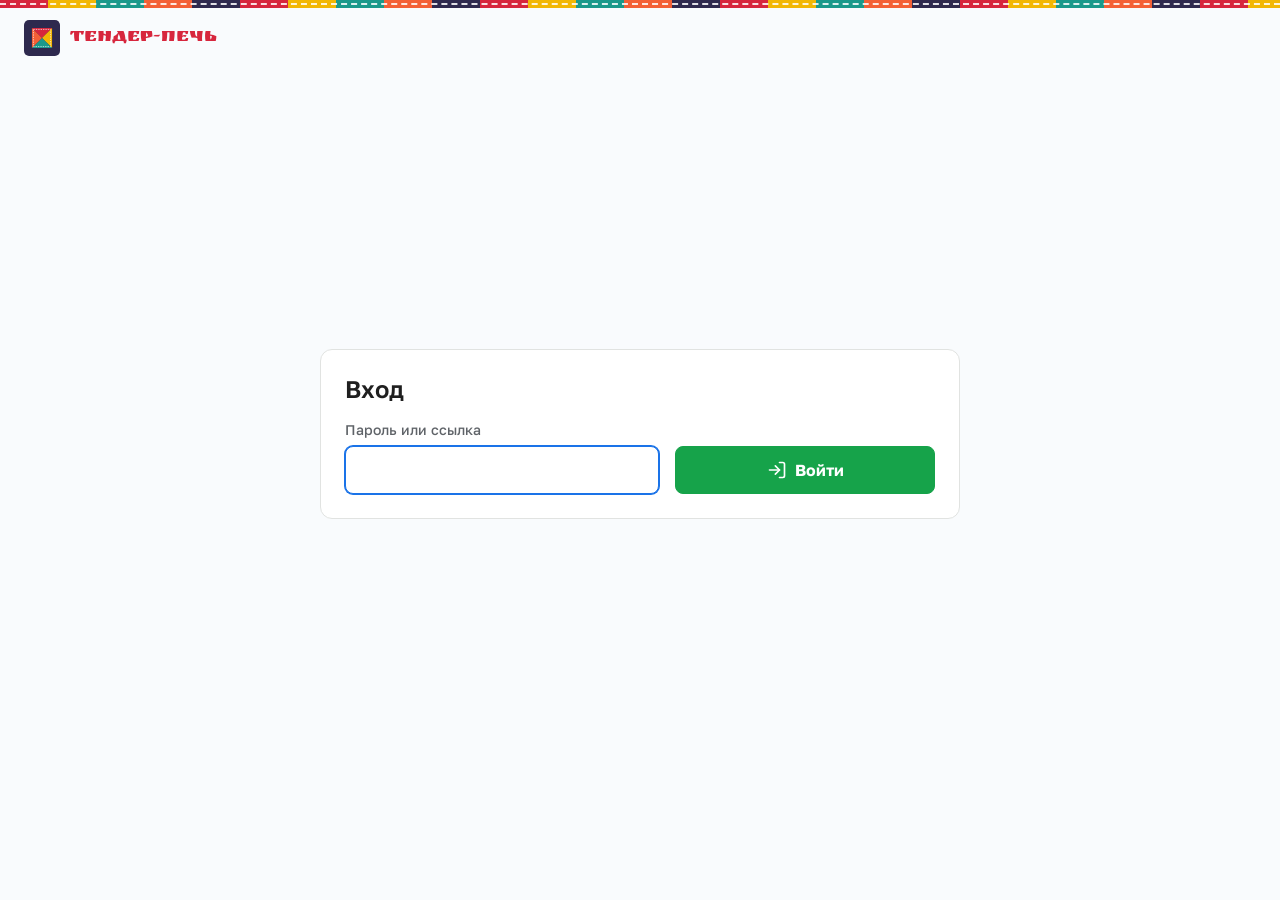
==== index.html @ cbc55fbc "PWA: менеджер входит в иконку (ссылка ?m= запоминается, экран Вход принимает ссылку менеджера)" ====
<!doctype html>
<html lang="ru">
  <head>
    <meta charset="UTF-8" />
    <meta name="viewport" content="width=device-width, initial-scale=1, viewport-fit=cover" />
    <meta name="robots" content="noindex, nofollow" />
    <meta name="theme-color" content="#2E294E" />
    <title>Тендер-Печь</title>
    <link rel="icon" type="image/svg+xml" href="/app/favicon.svg" />
    <link rel="preconnect" href="https://fonts.googleapis.com" />
    <link rel="preconnect" href="https://fonts.gstatic.com" crossorigin />
    <link rel="stylesheet" href="https://fonts.googleapis.com/css2?family=Golos+Text:wght@400;500;700&family=Ruslan+Display&display=swap&subset=cyrillic" />
    <script type="module" crossorigin src="/app/assets/index-CBOoW3pf.js"></script>
    <link rel="modulepreload" crossorigin href="/app/assets/rolldown-runtime-WkwZ5CU-.js">
    <link rel="stylesheet" crossorigin href="/app/assets/index-BDrWi6Vo.css">
    <link rel="manifest" href="/manifest.webmanifest" />
    <link rel="apple-touch-icon" href="/icons/apple-touch-icon.png" />
    <meta name="mobile-web-app-capable" content="yes" />
    <meta name="apple-mobile-web-app-capable" content="yes" />
    <meta name="apple-mobile-web-app-title" content="Тендер-Печь" />
    <meta name="apple-mobile-web-app-status-bar-style" content="black-translucent" />
    <script>if('serviceWorker' in navigator)window.addEventListener('load',function(){navigator.serviceWorker.register('/sw.js').catch(function(){})})</script>
    <meta property="og:type" content="website" />
    <meta property="og:site_name" content="Тендер-Печь" />
    <meta property="og:title" content="Админ-панель" />
    <meta property="og:description" content="Готовим сметы за 15 минут, а не за несколько дней" />
    <meta property="og:url" content="https://tender-pech.ru/" />
    <meta property="og:image" content="https://tender-pech.ru/app/og-image.png" />
    <meta property="og:image:type" content="image/png" />
    <meta property="og:image:width" content="1200" />
    <meta property="og:image:height" content="630" />
    <meta property="og:image:alt" content="Тендер-Печь: лоскутное одеяло" />
    <meta property="og:locale" content="ru_RU" />
    <meta name="twitter:card" content="summary_large_image" />
    <meta name="description" content="Готовим сметы за 15 минут, а не за несколько дней" />
  </head>
  <body>
    <div id="root"></div>
  </body>
</html>
---- app/assets/index-BDrWi6Vo.css ----
/*! tailwindcss v4.3.3 | MIT License | https://tailwindcss.com */
@layer properties{@supports (((-webkit-hyphens:none)) and (not (margin-trim:inline))) or ((-moz-orient:inline) and (not (color:rgb(from red r g b)))){*,:before,:after,::backdrop{--tw-translate-x:0;--tw-translate-y:0;--tw-translate-z:0;--tw-border-style:solid;--tw-font-weight:initial;--tw-outline-style:solid;--tw-blur:initial;--tw-brightness:initial;--tw-contrast:initial;--tw-grayscale:initial;--tw-hue-rotate:initial;--tw-invert:initial;--tw-opacity:initial;--tw-saturate:initial;--tw-sepia:initial;--tw-drop-shadow:initial;--tw-drop-shadow-color:initial;--tw-drop-shadow-alpha:100%;--tw-drop-shadow-size:initial}}}@layer theme{:root,:host{--font-sans:-apple-system, BlinkMacSystemFont, "Segoe UI", Roboto, "Helvetica Neue", "Noto Sans", Arial, sans-serif, "Apple Color Emoji", "Segoe UI Emoji", "Segoe UI Symbol", "Noto Color Emoji";--font-mono:ui-monospace, SFMono-Regular, Menlo, Monaco, Consolas, "Liberation Mono", "Courier New", monospace;--color-black:#000;--spacing:.25rem;--font-weight-medium:500;--font-weight-bold:700;--animate-spin:spin 1s linear infinite;--default-transition-duration:.15s;--default-transition-timing-function:cubic-bezier(.4, 0, .2, 1);--default-font-family:var(--font-sans);--default-mono-font-family:var(--font-mono)}}@layer base{*,:after,:before,::backdrop{box-sizing:border-box;border:0 solid;margin:0;padding:0}::file-selector-button{box-sizing:border-box;border:0 solid;margin:0;padding:0}html,:host{-webkit-text-size-adjust:100%;tab-size:4;line-height:1.5;font-family:var(--default-font-family,-apple-system, BlinkMacSystemFont, "Segoe UI", Roboto, "Helvetica Neue", "Noto Sans", Arial, sans-serif, "Apple Color Emoji", "Segoe UI Emoji", "Segoe UI Symbol", "Noto Color Emoji");font-feature-settings:var(--default-font-feature-settings,normal);font-variation-settings:var(--default-font-variation-settings,normal);-webkit-tap-highlight-color:transparent}hr{height:0;color:inherit;border-top-width:1px}abbr:where([title]){-webkit-text-decoration:underline dotted;text-decoration:underline dotted}h1,h2,h3,h4,h5,h6{font-size:inherit;font-weight:inherit}a{color:inherit;-webkit-text-decoration:inherit;-webkit-text-decoration:inherit;-webkit-text-decoration:inherit;-webkit-text-decoration:inherit;text-decoration:inherit}b,strong{font-weight:bolder}code,kbd,samp,pre{font-family:var(--default-mono-font-family,ui-monospace, SFMono-Regular, Menlo, Monaco, Consolas, "Liberation Mono", "Courier New", monospace);font-feature-settings:var(--default-mono-font-feature-settings,normal);font-variation-settings:var(--default-mono-font-variation-settings,normal);font-size:1em}small{font-size:80%}sub,sup{vertical-align:baseline;font-size:75%;line-height:0;position:relative}sub{bottom:-.25em}sup{top:-.5em}table{text-indent:0;border-color:inherit;border-collapse:collapse}:-moz-focusring:where(:not(iframe)){outline:auto}progress{vertical-align:baseline}summary{display:list-item}ol,ul,menu{list-style:none}img,svg,video,canvas,audio,iframe,embed,object{vertical-align:middle;display:block}img,video{max-width:100%;height:auto}button,input,select,optgroup,textarea{font:inherit;font-feature-settings:inherit;font-variation-settings:inherit;letter-spacing:inherit;color:inherit;opacity:1;background-color:#0000;border-radius:0}::file-selector-button{font:inherit;font-feature-settings:inherit;font-variation-settings:inherit;letter-spacing:inherit;color:inherit;opacity:1;background-color:#0000;border-radius:0}:where(select:is([multiple],[size])) optgroup{font-weight:bolder}:where(select:is([multiple],[size])) optgroup option{padding-inline-start:20px}::file-selector-button{margin-inline-end:4px}::placeholder{opacity:1}@supports (not ((-webkit-appearance:-apple-pay-button))) or (contain-intrinsic-size:1px){::placeholder{color:currentColor}@supports (color:color-mix(in lab, red, red)){::placeholder{color:color-mix(in oklab, currentcolor 50%, transparent)}}}textarea{resize:vertical}::-webkit-search-decoration{-webkit-appearance:none}::-webkit-date-and-time-value{min-height:1lh;text-align:inherit}::-webkit-datetime-edit{display:inline-flex}::-webkit-datetime-edit-fields-wrapper{padding:0}::-webkit-datetime-edit{padding-block:0}::-webkit-datetime-edit-year-field{padding-block:0}::-webkit-datetime-edit-month-field{padding-block:0}::-webkit-datetime-edit-day-field{padding-block:0}::-webkit-datetime-edit-hour-field{padding-block:0}::-webkit-datetime-edit-minute-field{padding-block:0}::-webkit-datetime-edit-second-field{padding-block:0}::-webkit-datetime-edit-millisecond-field{padding-block:0}::-webkit-datetime-edit-meridiem-field{padding-block:0}::-webkit-calendar-picker-indicator{line-height:1}:-moz-ui-invalid{box-shadow:none}button,input:where([type=button],[type=reset],[type=submit]){appearance:button}::file-selector-button{appearance:button}::-webkit-inner-spin-button{height:auto}::-webkit-outer-spin-button{height:auto}[hidden]:where(:not([hidden=until-found])){display:none!important}html{background:var(--s-bg);color:var(--s-fg)}body{background:var(--s-bg);color:var(--s-fg);font-family:var(--f-body);font-size:var(--fs-m);-webkit-font-smoothing:antialiased;margin:0;line-height:1.4}input,select,textarea,button{font:inherit;color:inherit}.font-display{font-family:var(--s-fd);font-weight:var(--s-fw);text-transform:var(--s-tt,none)}}@layer components{.page{max-width:var(--wrap);grid-template-columns:minmax(0,1fr);gap:18px;margin:0 auto;padding-block:20px 0;padding-inline:20px;display:grid}@media (width<=640px){.page{padding-inline:16px}}.page-col{flex-direction:column;display:flex}.s-mark{flex:none;width:44px;height:44px}.s-word{font-family:var(--s-fd);font-weight:var(--s-fw);font-size:var(--fs-xxl);letter-spacing:var(--s-ls,0);text-transform:var(--s-tt,none);line-height:1.1}.s-status{font-size:var(--fs-s);align-items:center;gap:6px;font-weight:500;display:inline-flex}.s-status svg{flex:none;width:18px;height:18px}.s-err{font-size:var(--fs-m);background:var(--s-hi);color:var(--s-hiink);border-radius:var(--s-r);padding:8px 12px;font-weight:500}.s-card{background:var(--s-card);color:var(--s-cfg);border-radius:var(--s-r);border:var(--s-bd);padding:6px 14px 12px;overflow-x:auto}.s-card table{border-collapse:collapse;width:100%;min-width:520px}.s-card.wide table{table-layout:fixed;min-width:960px}.s-card th,.s-card td{text-align:left;border-bottom:1px solid var(--s-line);vertical-align:top;padding:8px 6px}.s-card th{font-weight:500;font-size:var(--fs-s);opacity:.75}.s-card td.n,.s-card th.n{text-align:right;white-space:nowrap;font-variant-numeric:tabular-nums}.s-card td.sum{padding-top:18px}.s-card tr.sec td{font-family:var(--s-fd);font-weight:var(--s-fw);font-size:var(--fs-m);text-transform:var(--s-tt,none);border-bottom:2px solid var(--s-cfg);vertical-align:middle;padding-top:16px}.s-card tr.com td{border-bottom:1px solid var(--s-line);padding-top:0}.s-card tr.add td{border-bottom:0;padding-block:10px 4px}.s-card tr.flash>td{background:var(--s-hi)}@supports (color:color-mix(in lab, red, red)){.s-card tr.flash>td{background:color-mix(in srgb, var(--s-hi) 28%, transparent)}}.s-card .bub{background:var(--s-hi);color:var(--s-hiink);border-radius:var(--s-r);font-size:var(--fs-s);padding:6px 10px;font-weight:500;display:inline-block}.s-card .src{font-size:var(--fs-s);opacity:.75;flex-wrap:wrap;align-items:center;gap:6px 12px;margin-top:4px;font-weight:500;display:flex}.s-card .found summary{cursor:pointer;text-underline-offset:3px;padding-block:6px;-webkit-text-decoration:underline dotted;text-decoration:underline dotted;list-style:none}.s-card .found summary::-webkit-details-marker{display:none}.s-card .found[open]{flex-basis:100%}.s-card .found-list{gap:2px;padding-bottom:4px;display:grid}.s-card .src .ic{align-items:center;gap:4px;display:inline-flex}.s-card .src .ic svg{width:16px;height:16px}.cell-in{width:100%;height:var(--in-h);border:1px solid var(--s-line);border-radius:var(--s-r);color:inherit;font:400 var(--fs-m) var(--f-body);background:0 0;padding:0 10px;display:block}.cell-in.name{font-weight:500}.cell-ta{height:auto;min-height:var(--in-h);resize:none;overflow-wrap:anywhere;field-sizing:content;padding-block:9px;line-height:1.4;overflow:hidden}.s-card col.c-unit{width:76px}.s-card col.c-num{width:88px}.s-card col.c-money{width:132px}.s-card col.c-del{width:62px}.cell-in.specs{margin-top:6px}.cell-in.num{text-align:right;font-variant-numeric:tabular-nums}.cell-in.sec-title{border-color:#0000;padding-inline:0}.cell-in.sec-title:hover{border-color:var(--s-line);padding-inline:10px}.cell-in.sec-title:focus{padding-inline:10px}.cell-in.sec-title{font-family:var(--s-fd);font-weight:var(--s-fw);font-size:var(--fs-m);text-transform:var(--s-tt,none)}.cell-in:focus{outline:3px solid var(--s-hi);outline-offset:0;border-color:#0000}.need .cell-in.price{border:2px solid var(--s-hi)}.need-tag{background:var(--s-hi);color:var(--s-hiink);border-radius:var(--s-r);font-size:var(--fs-s);white-space:nowrap;margin-top:6px;padding:2px 8px;font-weight:700;display:inline-block}.s-hint{border-radius:var(--s-r);font-size:var(--fs-m);border:2px dashed;gap:10px;padding:10px 12px;display:grid}.s-hint b{font-weight:700}.s-hint .row{flex-wrap:wrap;justify-content:space-between;align-items:center;gap:12px;display:flex}.s-banner{border-radius:var(--s-r);background:var(--s-hi);color:var(--s-hiink);font-size:var(--fs-m);flex-wrap:wrap;justify-content:space-between;align-items:center;gap:12px;padding:12px 16px;font-weight:500;display:flex}.s-comments{gap:8px;display:grid}.s-comments .bub{background:var(--s-hi);color:var(--s-hiink);border-radius:var(--s-r);font-size:var(--fs-m);justify-self:start;padding:8px 12px;font-weight:500}.s-foot{z-index:10;background:var(--s-bg);color:var(--s-fg);padding:12px 20px calc(12px + env(safe-area-inset-bottom,0px));border-top:2px solid;flex-wrap:wrap;align-items:center;gap:10px 18px;margin-inline:-20px;display:flex;position:sticky;bottom:0}@media (width<=640px){.s-foot{margin-inline:-16px;padding-inline:16px}}.s-sum{font-family:var(--s-fd);font-weight:var(--s-fw);font-size:var(--fs-xl);text-transform:var(--s-tt,none);white-space:nowrap}.s-sub{font-size:var(--fs-m);white-space:nowrap}.s-acts{flex-wrap:wrap;gap:10px;margin-left:auto;display:flex}.s-totals-m{display:none}@media (width<=640px){.s-foot{gap:8px 12px;padding-top:10px}.s-foot .s-sub{display:none}.s-acts{--fs-l:var(--fs-m);flex-wrap:nowrap;width:100%;margin-left:0}.s-acts>*{flex:auto}.s-acts>:first-child{flex:none}.s-acts>:first-child svg{display:none}.s-totals-m{font-size:var(--fs-m);gap:4px;display:grid}}.s-note{font-size:var(--fs-s);opacity:.8}.s-tools{flex-wrap:wrap;align-items:center;gap:10px 14px;display:flex}.s-tools label{align-items:center;gap:8px;font-weight:500;display:inline-flex}.s-tools .cell-in{width:88px;height:var(--btn-h);border:2px solid}.v-list{gap:10px;display:grid}.v-item{border-bottom:1px solid var(--s-line);flex-wrap:wrap;align-items:center;gap:10px 14px;padding-bottom:10px;display:flex}.v-item .meta{flex:220px;gap:2px;display:grid}.v-item .meta span{font-size:var(--fs-s);opacity:.8}}@layer utilities{.visible{visibility:visible}.sr-only{clip-path:inset(50%);white-space:nowrap;border-width:0;width:1px;height:1px;margin:-1px;padding:0;position:absolute;overflow:hidden}.absolute{position:absolute}.fixed{position:fixed}.inset-0{inset:0}.top-1\/2{top:50%}.top-3{top:calc(var(--spacing) * 3)}.right-3{right:calc(var(--spacing) * 3)}.left-1\/2{left:50%}.z-40{z-index:40}.z-50{z-index:50}.block{display:block}.flex{display:flex}.grid{display:grid}.hidden{display:none}.inline-flex{display:inline-flex}.table{display:table}.size-6{width:calc(var(--spacing) * 6);height:calc(var(--spacing) * 6)}.h-\(--btn-h\){height:var(--btn-h)}.h-\(--btn-h-lg\){height:var(--btn-h-lg)}.max-h-\[calc\(100dvh-32px\)\]{max-height:calc(100dvh - 32px)}.w-\(--btn-h\){width:var(--btn-h)}.w-\[min\(640px\,calc\(100vw-32px\)\)\]{width:min(640px,100vw - 32px)}.min-w-0{min-width:0}.shrink-0{flex-shrink:0}.-translate-x-1\/2{--tw-translate-x:calc(calc(1 / 2 * 100%) * -1);translate:var(--tw-translate-x) var(--tw-translate-y)}.-translate-y-1\/2{--tw-translate-y:calc(calc(1 / 2 * 100%) * -1);translate:var(--tw-translate-x) var(--tw-translate-y)}.animate-spin{animation:var(--animate-spin)}.cursor-pointer{cursor:pointer}.resize{resize:both}.flex-wrap{flex-wrap:wrap}.content-start{align-content:flex-start}.items-center{align-items:center}.justify-center{justify-content:center}.justify-items-start{justify-items:start}.gap-1{gap:var(--spacing)}.gap-2{gap:calc(var(--spacing) * 2)}.gap-3{gap:calc(var(--spacing) * 3)}.gap-4{gap:calc(var(--spacing) * 4)}.gap-5{gap:calc(var(--spacing) * 5)}.self-end{align-self:flex-end}.justify-self-start{justify-self:flex-start}.overflow-y-auto{overflow-y:auto}.rounded-\(--s-r\){border-radius:var(--s-r)}.border{border-style:var(--tw-border-style);border-width:1px}.border-0{border-style:var(--tw-border-style);border-width:0}.border-2{border-style:var(--tw-border-style);border-width:2px}.border-current{border-color:currentColor}.bg-\(--s-ac\){background-color:var(--s-ac)}.bg-\(--s-card\){background-color:var(--s-card)}.bg-\(--s-hi\){background-color:var(--s-hi)}.bg-black\/60{background-color:#0009}@supports (color:color-mix(in lab, red, red)){.bg-black\/60{background-color:color-mix(in oklab, var(--color-black) 60%, transparent)}}.bg-transparent{background-color:#0000}.p-6{padding:calc(var(--spacing) * 6)}.px-0{padding-inline:0}.px-5{padding-inline:calc(var(--spacing) * 5)}.px-6{padding-inline:calc(var(--spacing) * 6)}.pr-14{padding-right:calc(var(--spacing) * 14)}.font-body{font-family:var(--f-body)}.font-display{font-family:var(--s-fd)}.text-\(length\:--fs-l\){font-size:var(--fs-l)}.text-\(length\:--fs-m\){font-size:var(--fs-m)}.text-\(length\:--fs-xl\){font-size:var(--fs-xl)}.font-bold{--tw-font-weight:var(--font-weight-bold);font-weight:var(--font-weight-bold)}.font-medium{--tw-font-weight:var(--font-weight-medium);font-weight:var(--font-weight-medium)}.break-all{word-break:break-all}.whitespace-nowrap{white-space:nowrap}.text-\(--s-acink\){color:var(--s-acink)}.text-\(--s-cfg\){color:var(--s-cfg)}.text-\(--s-hiink\){color:var(--s-hiink)}.text-current{color:currentColor}.outline{outline-style:var(--tw-outline-style);outline-width:1px}.filter{filter:var(--tw-blur,) var(--tw-brightness,) var(--tw-contrast,) var(--tw-grayscale,) var(--tw-hue-rotate,) var(--tw-invert,) var(--tw-saturate,) var(--tw-sepia,) var(--tw-drop-shadow,)}.transition-\[filter\,transform\]{transition-property:filter,transform;transition-timing-function:var(--tw-ease,var(--default-transition-timing-function));transition-duration:var(--tw-duration,var(--default-transition-duration))}.select-none{-webkit-user-select:none;user-select:none}@media (hover:hover){.hover\:border-\(--s-hi\):hover{border-color:var(--s-hi)}.hover\:bg-\(--s-hi\):hover{background-color:var(--s-hi)}.hover\:text-\(--s-hiink\):hover{color:var(--s-hiink)}.hover\:brightness-105:hover{--tw-brightness:brightness(105%);filter:var(--tw-blur,) var(--tw-brightness,) var(--tw-contrast,) var(--tw-grayscale,) var(--tw-hue-rotate,) var(--tw-invert,) var(--tw-saturate,) var(--tw-sepia,) var(--tw-drop-shadow,)}.hover\:brightness-110:hover{--tw-brightness:brightness(110%);filter:var(--tw-blur,) var(--tw-brightness,) var(--tw-contrast,) var(--tw-grayscale,) var(--tw-hue-rotate,) var(--tw-invert,) var(--tw-saturate,) var(--tw-sepia,) var(--tw-drop-shadow,)}}.focus-visible\:outline-3:focus-visible{outline-style:var(--tw-outline-style);outline-width:3px}.focus-visible\:outline-offset-2:focus-visible{outline-offset:2px}.focus-visible\:outline-\(--s-hi\):focus-visible{outline-color:var(--s-hi)}.active\:translate-y-px:active{--tw-translate-y:1px;translate:var(--tw-translate-x) var(--tw-translate-y)}.disabled\:cursor-not-allowed:disabled{cursor:not-allowed}.disabled\:opacity-60:disabled{opacity:.6}.\[\&_svg\]\:size-5 svg{width:calc(var(--spacing) * 5);height:calc(var(--spacing) * 5)}.\[\&_svg\]\:shrink-0 svg{flex-shrink:0}}:root{--s-bg:#2e294e;--s-fg:#fff;--s-card:#fff;--s-cfg:#111;--s-line:#ddd;--s-ac:#d7263d;--s-acink:#fff;--s-hi:#f2b705;--s-hiink:#111;--s-fd:"Ruslan Display", "Times New Roman", serif;--s-fw:400;--s-tt:none;--s-r:10px;--s-bd:3px dashed #f2b705;--f-body:"Golos Text", "Helvetica Neue", Arial, sans-serif;--fs-s:14px;--fs-m:17px;--fs-l:20px;--fs-xl:24px;--fs-xxl:26px;--btn-h:48px;--btn-h-lg:52px;--in-h:44px;--wrap:1400px;--lightningcss-light:initial;--lightningcss-dark: ;color-scheme:light}html.v9-root,html.v9-root body{color:#1f1f1f;background:#f9fbfd}html.v9-root{--fs-s:14px;--fs-m:16px;--fs-l:18px;--fs-xl:20px;--fs-xxl:24px}.v9,.v9-dlg{--f1:"Golos Text", Arial, sans-serif;--f2:"Golos Text", Arial, sans-serif;--ink:#1f1f1f;--mut:#5f6368;--mut2:#9aa0a6;--line:#c4c7c5;--line2:#e1e3e1;--acc:#1a73e8;--r:8px;--g:#16a34a;--g-h:#15803d;--btn-h:48px;--w-cn:46px;--w-cu:90px;--w-cq:88px;--w-cp:190px;--w-cs:210px;--w-ct:220px}.v9{min-height:100dvh;color:var(--ink);font-family:var(--f2);font-size:var(--fs-m);background:#f9fbfd;flex-direction:column;line-height:1.4;display:flex}.v9 svg{flex:none}.v9 .hd{background:#f9fbfd;align-items:center;gap:16px;padding:12px 16px;display:flex}.v9 .hd h1{font-size:var(--fs-l);flex:1;min-width:0;margin:0;font-weight:500;line-height:24px}.v9 a.brand-link{cursor:pointer;border-radius:8px;text-decoration:none}.v9 a.brand-link:focus-visible{outline:2px solid var(--acc);outline-offset:2px}.v9 .brand{flex:none;align-items:center;gap:10px;display:inline-flex}.v9 .brand .s-mark{width:36px;height:36px}.v9 .brand .s-word{font-family:var(--s-fd);font-weight:400;font-size:var(--fs-xl);letter-spacing:0;text-transform:none;color:#d7263d;line-height:1}.quilt{background:repeating-linear-gradient(90deg,#d7263d 0 48px,#f2b705 48px 96px,#1b998b 96px 144px,#f46036 144px 192px,#2e294e 192px 240px);flex:none;height:8px;position:relative}.quilt:after{content:"";border-top:2px dashed #ffffffd9;position:absolute;top:3px;left:0;right:0}.v9 .saved{color:var(--mut);font:400 var(--fs-s)/1.4 var(--f2);white-space:nowrap;cursor:pointer;background:0 0;border:0;align-items:center;min-height:32px;padding:0;display:inline-flex}.v9 .saved .sv{align-items:center;gap:6px;display:inline-flex}.v9 .saved svg{width:16px;height:16px}.v9 .saved:hover{color:var(--ink)}.v9 .hn{position:relative}.v9 .hns{border:1px solid var(--line);border-radius:var(--r);height:40px;font:500 var(--fs-m)/1 var(--f2);color:var(--ink);cursor:pointer;white-space:nowrap;background:#fff;align-items:center;gap:8px;padding:0 12px;display:inline-flex}.v9 .hns svg{width:18px;height:18px}.v9 .hns[aria-expanded=true] .chev{transform:rotate(180deg)}.v9 .hn .hl{z-index:30;border:1px solid var(--line);background:#fff;border-radius:12px;width:min(560px,100vw - 32px);max-height:360px;margin:0;padding:8px;list-style:none;position:absolute;top:calc(100% + 6px);right:0;overflow:auto}.v9 .hn .hl li{font-size:var(--fs-s);color:#111827;border-radius:8px;justify-content:space-between;align-items:center;gap:12px;padding:8px 10px;display:flex}.v9 .hn .hl li:hover{background:#f3f4f6}.v9 .hn .hl li.hl-top{border-bottom:1px solid var(--line2);border-radius:0;margin-bottom:4px}.v9 .hn .hl .lnk{font-size:var(--fs-s);white-space:nowrap;height:32px}.v9 .days{font-size:var(--fs-m);color:var(--mut);white-space:nowrap;align-items:center;gap:8px;display:inline-flex}.v9 .days .f{width:52px;color:var(--ink);border-bottom:1px dashed var(--line);font-weight:600}.v9 .lnk,.v9-dlg .lnk{font:600 var(--fs-m)/1 var(--f2);color:var(--acc);cursor:pointer;background:0 0;border:0;align-items:center;gap:6px;height:36px;padding:0;display:inline-flex}.v9 .lnk svg{width:18px;height:18px}.v9 .lnk:disabled{opacity:.6;cursor:default}.v9 .bn{border-radius:var(--r);color:var(--ink);font-size:var(--fs-m);background:#fef3c7;flex-wrap:wrap;justify-content:space-between;align-items:center;gap:12px;margin:0 16px 8px;padding:8px 12px 8px 16px;display:flex}.v9 .bn.coms{background:0 0;justify-content:flex-start;padding:0}.v9 .bub{color:#5c3a06;font-size:var(--fs-s);background:#fef3c7;border-radius:6px;padding:4px 10px;font-weight:500;display:inline-block}.v9 .fx{border:1px solid var(--line2);height:40px;font-size:var(--fs-m);background:#fff;border-radius:20px;align-items:center;gap:0;min-width:0;margin:0 16px 8px;display:flex}.v9 .fx .ref{text-align:center;width:72px;color:var(--mut);border-right:1px solid var(--line2);flex:none}.v9 .fx .fxl{color:var(--mut);border-right:1px solid var(--line2);padding:0 12px;font-style:italic}.v9 .fx .fv{font-variant-numeric:tabular-nums;white-space:nowrap;text-overflow:ellipsis;min-width:0;padding:0 12px;overflow:hidden}.v9 .gw{border-top:1px solid var(--line);background:#fff;flex:1}.v9 .sm{table-layout:fixed;border-collapse:separate;border-spacing:0;width:100%}.v9 .sm col.w-cn{width:var(--w-cn)}.v9 .sm col.w-cu{width:var(--w-cu)}.v9 .sm col.w-cq{width:var(--w-cq)}.v9 .sm col.w-cp{width:var(--w-cp)}.v9 .sm col.w-cs{width:var(--w-cs)}.v9 .sm col.w-ct{width:var(--w-ct)}.v9 .sm th,.v9 .sm td{border-right:1px solid var(--line2);border-bottom:1px solid var(--line2)}.v9 .sm th{font-size:var(--fs-s);color:var(--mut);text-align:left;white-space:nowrap;padding:10px 8px;font-weight:500}.v9 .sm th.cq,.v9 .sm th.cp,.v9 .sm th.cs{text-align:right}.v9 .sm thead tr.let th{color:var(--mut);text-align:center;z-index:3;background:#f8f9fa;height:26px;padding:4px 0;font-weight:500;position:sticky;top:0}.v9 .sm thead tr.cap th{color:var(--ink);z-index:3;border-bottom:2px solid var(--line);font-weight:600;font-size:var(--fs-m);text-align:center;vertical-align:middle;background:#fff;font-weight:700;position:sticky;top:31px}.v9 .sm td{vertical-align:middle;padding:5px 8px}.v9 .sm td.rn,.v9 .sm th.rn{color:var(--mut);text-align:center;font-size:var(--fs-s);background:#f8f9fa;padding:0}.v9 .sm thead tr.cap th.rn{color:var(--ink)}.v9 .sm td.rn{position:relative}.v9 .sm td.cs{text-align:right;white-space:nowrap;font-variant-numeric:tabular-nums;font-weight:600}.v9 .sm td.cs.z{color:var(--mut2);font-weight:500}.v9 .sm td.sel{box-shadow:inset 0 0 0 2px var(--acc);position:relative}.v9 .sm td.sel:after{content:"";background:var(--acc);border:1px solid #fff;width:7px;height:7px;position:absolute;bottom:0;right:0}.v9 .sm tr.flash>td:not(.rn){background:#fef7cd}.v9 .sm .nm{align-items:center;gap:6px;font-weight:500;line-height:21px;display:flex}.v9 .sm .nmt,.v9 .sm .sp{color:inherit;resize:none;font-family:var(--f2);overflow-wrap:anywhere;background:0 0;border:0;border-radius:4px;outline:none;margin:0;padding:0;display:block;overflow:hidden}.v9 .sm .nmt{font-size:var(--fs-m);min-width:2ch;max-width:100%;font-weight:500;line-height:21px}.v9 .sm textarea.nmt{field-sizing:content;width:auto;min-height:21px}.v9 .sm .sp{font-size:var(--fs-s);color:var(--mut);width:100%;min-height:19px;line-height:19px}.v9 .sm textarea.sp{field-sizing:content}@supports not (field-sizing:content){.v9 .sm textarea.nmt{width:100%}}.v9 .sm .nmt:focus,.v9 .sm .sp:focus{box-shadow:0 0 0 2px var(--acc)}.v9 .sm .nmt::placeholder,.v9 .sm .sp::placeholder{color:var(--mut2)}.v9 .sm tr:not(:focus-within) .sp-empty{display:none}.v9 .f{width:100%;height:32px;font:inherit;color:inherit;background:0 0;border:1px solid #0000;border-radius:0;padding:0 6px;display:block}.v9 .f:hover{border-color:var(--line);background:#fff}.v9 .f:focus{border-color:var(--acc);background:#fff;outline:none}.v9 .f.num{text-align:right;font-variant-numeric:tabular-nums}.v9 .f.ro{align-items:center;display:flex}.v9 .f.ro.num{justify-content:flex-end}.v9 .f.ro:hover{background:0 0;border-color:#0000}.v9 .pw{flex-wrap:wrap-reverse;justify-content:flex-end;align-items:center;gap:2px;display:flex}.v9 .pw .f{flex:1;min-width:88px}.v9 tr.miss .cp .f{background:#fbf1cc;border-color:#fbf1cc}.v9 tr.miss .cp .f:hover{border-color:#e9d58f}.v9 tr.miss .cp .f:focus{background:#fbf1cc;border:2px solid #2563eb}.v9 .sm td.cp{position:relative}.v9 .pq{border:1px solid var(--line);height:26px;color:var(--ink);font:500 var(--fs-s)/1 var(--f2);white-space:nowrap;cursor:pointer;background:#f3f4f6;border-radius:6px;flex:none;padding:0 8px}.v9 .pq:hover:not(:disabled){border-color:var(--acc)}.v9 .pq:disabled{cursor:default}.v9 .ic{width:20px;height:20px;color:var(--mut2);cursor:default;background:0 0;border:0;border-radius:4px;flex:none;justify-content:center;align-items:center;padding:0;display:inline-flex}.v9 button.ic{cursor:pointer}.v9 .ic:hover{color:var(--acc)}.v9 .ic svg{width:16px;height:16px}.v9 .ic.src.ed{color:#b45309;position:relative}.v9 .ic.src.ed:after{content:"";background:#f59e0b;border:1px solid #fff;border-radius:50%;width:6px;height:6px;position:absolute;top:1px;right:0}.v9 .sm td.cnm{position:relative}.v9 .tzb{border:1px solid var(--line2);min-width:30px;height:21px;color:var(--mut);font:600 var(--fs-s)/1 var(--f2);cursor:pointer;background:#fff;border-radius:6px;flex:none;justify-content:center;align-items:center;padding:0 6px;display:inline-flex}.v9 .tzb:hover,.v9 .tzb[aria-expanded=true]{color:var(--acc);border-color:var(--acc)}.v9 .pop.tzp{width:min(420px,100% - 16px);left:8px;right:auto}.v9 .pop.tzp span{font-size:var(--fs-m);color:var(--ink);overflow-wrap:anywhere;line-height:1.4}.v9 .ib{width:32px;height:32px;color:var(--mut);cursor:pointer;background:0 0;border:0;border-radius:8px;flex:none;justify-content:center;align-items:center;padding:0;display:inline-flex}.v9 .ib:hover{color:var(--ink);background:#f3f4f6}.v9 .ib svg{width:18px;height:18px}.v9 .sm .rdel{opacity:0;background:#f8f9fa;width:28px;height:28px;margin:0 auto;position:absolute;top:max(1px,50% - 20px);left:0;right:0}.v9 .sm tr:is(:hover,:focus-within) td.rn:has(.rdel) .rnn{visibility:hidden}.v9 .sm .rins{z-index:2;opacity:0;border:1px solid var(--line);width:24px;height:24px;color:var(--acc);background:#fff;border-radius:50%;margin:0 auto;position:absolute;bottom:-12px;left:0;right:0}.v9 .sm .rins svg{width:16px;height:16px}.v9 .sm .rins:hover{color:var(--acc);background:#e8f0fe}.v9 .sm .pq-add{z-index:2;opacity:0;border:1px solid var(--line);background:#fff;border-radius:6px;width:26px;height:26px;position:absolute;top:50%;left:6px;transform:translateY(-50%)}.v9 .sm .pq-add.after-src{left:30px}.v9 .sm .pq-add svg{width:14px;height:14px}.v9 .sm .rcom{opacity:0;margin-left:auto}.v9 .sm .rcom svg{width:18px;height:18px}.v9 .sm tr:is(:hover,:focus-within,.act) .rcom,.v9 .sm .rcom:focus-visible{opacity:1}.v9 .sm .rcom:hover{color:var(--acc);background:#e8f0fe}@media (hover:none){.v9 .sm .rcom{opacity:.7}}.v9 .sm .unit-in{cursor:text}.unit-list{z-index:60;border:1px solid var(--line);background:#fff;border-radius:10px;margin:0;padding:4px;list-style:none;position:fixed;overflow:auto;box-shadow:0 6px 20px #0000001f}.unit-list li{min-height:44px;font-size:var(--fs-m);color:var(--ink);cursor:pointer;white-space:nowrap;border-radius:6px;align-items:center;padding:0 12px;display:flex}.unit-list li.on,.unit-list li:hover{color:#0b57d0;background:#e8f0fe}.unit-list li[aria-selected=true]:not(.on){font-weight:600}.v9 .sm tr:hover .rdel,.v9 .sm tr:focus-within .rdel,.v9 .sm tr:hover .rins,.v9 .sm tr:focus-within .rins,.v9 .sm tr:hover .pq-add,.v9 .sm tr:focus-within .pq-add,.v9 .sm .rdel:focus-visible,.v9 .sm .rins:focus-visible,.v9 .sm .pq-add:focus-visible{opacity:1}.v9 .pop{z-index:20;border:1px solid var(--line);width:300px;font-size:var(--fs-s);color:#111827;background:#fff;border-radius:12px;gap:8px;padding:12px 14px;display:grid;position:absolute;top:calc(100% - 2px);right:8px}.v9 .pop label{color:var(--mut);gap:4px;display:grid}.v9 .pop .f{border:1px solid var(--line);height:40px;font-size:var(--fs-m);color:var(--ink);border-radius:6px}.v9 .pop .btn.ghost{--btn-h:44px;justify-self:start}.v9 .sm tr.sh td{background:#e8f0fe;padding:10px 8px}.v9 .sm tr.sh td.rn{background:#f8f9fa;padding:0}.v9 .shw{align-items:center;gap:12px;display:flex}.v9 .shw .st{font-size:var(--fs-m);font-weight:700}.v9 .shw .st-in{color:inherit;font:700 var(--fs-m)/1.4 var(--f2);field-sizing:content;background:0 0;border:1px solid #0000;border-radius:4px;min-width:8ch;max-width:100%;margin-left:-5px;padding:2px 4px}.v9 .shw .st-in:hover{border-color:var(--line);background:#fff}.v9 .shw .st-in:focus{border-color:var(--acc);background:#fff;outline:none}.v9 .shw .ib{opacity:.8}.v9 .shw .sdel,.v9 .shw .sadd{opacity:0}.v9 .sm tr.sh:hover :is(.sdel,.sadd),.v9 .sm tr.sh:focus-within :is(.sdel,.sadd),.v9 .shw :is(.sdel,.sadd):focus-visible{opacity:.8}.v9 .tag{color:#92400e;height:26px;font-size:var(--fs-s);white-space:nowrap;background:#fef3c7;border-radius:6px;align-items:center;padding:0 8px;font-weight:600;display:inline-flex}.v9 .sm tr.empty td{color:var(--mut);font-size:var(--fs-s);padding:12px 8px}.v9 .sm tr.empty td.rn{padding:0}.v9 .sm tr.com td{padding:4px 8px 8px}.v9 .sm tr.addsec td{border-bottom:0;padding:12px 8px}:is(.v9,.v9-dlg) :is(.btn.ghost,.btn.ok100),.v9 .tabs .btn{height:var(--btn-h);border-radius:var(--r);font:600 var(--fs-m)/1 var(--f2);cursor:pointer;white-space:nowrap;border:1px solid #0000;justify-content:center;align-items:center;gap:8px;padding:0 20px;text-decoration:none;display:inline-flex}:is(.v9,.v9-dlg) .btn svg{width:20px;height:20px}:is(.v9,.v9-dlg) .btn.ghost{color:var(--ink);border-color:var(--line);background:#fff}:is(.v9,.v9-dlg) .btn.ghost:hover{border-color:var(--ink)}:is(.v9,.v9-dlg) .btn.ok100{background:var(--g);color:#fff;border-color:var(--g);min-width:260px;padding:0 28px;font-weight:700}:is(.v9,.v9-dlg) .btn.ok100:hover{background:var(--g-h);border-color:var(--g-h)}:is(.v9,.v9-dlg) .btn:disabled{opacity:.6;cursor:default}.v9 .tb{z-index:5;border-top:1px solid var(--line);background:#f9fbfd;flex:none;align-items:center;gap:16px;height:60px;padding:0 24px 0 8px;display:flex;position:sticky;bottom:0}.v9 .tb .tbb{align-items:center;gap:8px;margin-left:auto;display:flex}.v9 .tabs{align-items:stretch;gap:4px;height:100%;display:flex}.v9 .tabs span{font-size:var(--fs-m);color:var(--mut);border-left:1px solid var(--line2);white-space:nowrap;align-items:center;margin:14px 0 14px 8px;padding:0 16px;display:inline-flex}.v9 .tabs .btn{--btn-h:60px;height:100%;color:var(--mut);background:0 0;border:0;border-radius:0 0 8px 8px;padding:0 16px;font-weight:500}.v9 .tabs .btn.on{color:#0b57d0;background:#e1e9f7;border:0;font-weight:600}.v9 .tabs .btn:hover{background:#eef2f8}.v9 .tabs .btn.on:hover{background:#e1e9f7}.v9 .tsum,.v9-dlg .tsum{cursor:help;white-space:nowrap;align-items:baseline;gap:10px;display:flex}.v9 .tsum .tl,.v9-dlg .tsum .tl{font-size:var(--fs-m);color:var(--mut)}.v9 .tsum .tv,.v9-dlg .tsum .tv{font-size:var(--fs-xxl);font-variant-numeric:tabular-nums;font-weight:700}.v9 .tsum .tl.mk,.v9-dlg .tsum .tl.mk{font-size:var(--fs-s)}.v9 .nop,.v9-dlg .nop{color:#92400e;height:30px;font-size:var(--fs-s);white-space:nowrap;background:#fef3c7;border-radius:8px;align-items:center;padding:0 10px;font-weight:600;display:inline-flex}.v9-dlg{color:var(--ink);font-family:var(--f2);font-size:var(--fs-m);background:#fff;border-radius:12px}.v9-dlg h2{font-family:var(--f2);font-weight:600;font-size:var(--fs-xl);text-transform:none;letter-spacing:0}.v9-dlg .dlg-sum{flex-wrap:wrap;align-items:center;gap:16px;display:flex}.v9-dlg .dlg-acts{flex-wrap:wrap;gap:8px;display:flex}.v9-dlg .dlg-warn{color:#5c3a06;background:#fef3c7;border-radius:8px;padding:10px 12px;font-weight:600}.v9-dlg .dlg-err{color:#92400e;background:#fef3c7;border-radius:8px;padding:8px 12px;font-weight:500}.v9-dlg .v-item{border-bottom-color:var(--line2)}@media (width<=760px){.v9 .hd{flex-wrap:wrap;gap:10px 12px;padding:12px 16px}.v9 .hd h1{font-size:var(--fs-m);flex:100%;order:3;line-height:22px}.v9 .saved{order:2;margin-left:auto}.v9 .hn{order:4}.v9 .hn .hl{left:0;right:auto}.v9 .days{order:5}.v9 .gw{overflow-x:auto}.v9 .sm{--w-cn:40px;--w-cu:80px;--w-cq:72px;--w-cp:145px;--w-cs:150px;--w-ct:170px;min-width:880px}.v9 .sm thead tr.let th,.v9 .sm thead tr.cap th{position:static}.v9 .tb{height:auto;padding:0 16px calc(10px + env(safe-area-inset-bottom,0px));flex-wrap:wrap;gap:8px 12px}.v9 .tabs{flex:100%;order:1;height:48px;margin-inline:-16px;padding-inline:8px;overflow-x:auto}.v9 .tabs .btn{--btn-h:48px;padding:0 12px}.v9 .tabs span{margin-block:10px;padding:0 12px}.v9 .tsum{order:2}.v9 .nop{order:3}.v9 .tb .tbb{flex:100%;order:4;margin-left:0}.v9 .tb .tbb .btn.ok100{flex:1;min-width:0;padding:0 16px}}.v9.ent .hd{width:100%;max-width:var(--wrap);margin:0 auto;padding-inline:24px}.v9.ent .hd .who{color:var(--mut);font-size:var(--fs-s);white-space:nowrap;margin-left:auto}.v9 .ent-body{width:100%;max-width:var(--wrap);flex-direction:column;flex:1;align-content:start;gap:24px;margin:0 auto;padding:8px 24px 32px;display:flex}.v9 .ent-title h1{font-size:var(--fs-xxl);margin:0;font-weight:600;line-height:1.25}.v9 .ent-title .meta{font-size:var(--fs-m);color:var(--mut);margin-top:4px}.v9 .ent-card{border:1px solid var(--line2);background:#fff;border-radius:12px;gap:16px;padding:24px;display:grid}.v9 .ent-card .lead{font-size:var(--fs-l);margin:0;line-height:1.45}.v9 .ent-row{flex-wrap:wrap;align-items:end;gap:16px;display:flex}.v9 .ent-lab{min-width:0;font-size:var(--fs-s);color:var(--mut);flex:260px;gap:6px;font-weight:500;display:grid}.v9 .ent-sel{display:block;position:relative}.v9 .ent-sel svg{width:20px;height:20px;color:var(--mut);pointer-events:none;margin-top:-10px;position:absolute;top:50%;right:12px}.v9 .f.ent-f{height:var(--btn-h);border:1px solid var(--line);border-radius:var(--r);font:500 var(--fs-m)/1.2 var(--f2);color:var(--ink);background:#fff;padding:0 12px}.v9 .f.ent-f:hover{border-color:var(--mut2)}.v9 .f.ent-f:focus{border-color:var(--acc);box-shadow:0 0 0 1px var(--acc)}.v9 .f.ent-f::placeholder{color:var(--mut2)}.v9 .f.ent-f.ent-own{width:100%;padding-right:44px}.v9 .ent-sel .ent-back{cursor:pointer;background:0 0;border:0;width:40px;height:40px;margin-top:-20px;padding:0;position:absolute;top:50%;right:2px}.v9 .ent-sel .ent-back svg{right:10px}.v9 select.ent-f{appearance:none;cursor:pointer;text-overflow:ellipsis;padding-right:40px}.v9 select.ent-f:invalid{color:var(--mut2)}.v9 select.ent-f:has(option[value=""]:checked){color:var(--mut2)}.v9 .ent-row .btn.ok100{flex:none}.v9 .ent-err{color:#92400e;border-radius:var(--r);font-size:var(--fs-m);background:#fef3c7;padding:10px 14px;font-weight:500}.v9 .ent-steps{grid-template-columns:repeat(auto-fit,minmax(280px,1fr));gap:16px;display:grid}.v9 .ent-step{border:1px solid var(--line2);font-size:var(--fs-m);color:var(--mut);background:#fff;border-radius:12px;align-content:start;gap:8px;padding:20px;display:grid}.v9 .ent-step b{font-size:var(--fs-l);color:var(--ink);font-weight:600}.v9 .ent-step .n{color:#0b57d0;width:40px;height:40px;font-size:var(--fs-l);background:#e8f0fe;border-radius:50%;justify-content:center;align-items:center;font-weight:700;display:inline-flex}.v9 .ent-note{font-size:var(--fs-s);color:var(--mut);margin:auto 0 0}.v9 .ent-msg{grid-auto-flow:column;justify-content:start;align-items:start;gap:20px;padding:28px 24px}.v9 .ent-ic{color:#92400e;background:#fef3c7;border-radius:50%;flex:none;justify-content:center;align-items:center;width:56px;height:56px;display:inline-flex}.v9 .ent-ic svg{width:28px;height:28px}.v9 .ent-msg.loading .ent-ic{color:#0b57d0;background:#e8f0fe}.v9 .ent-msg .txt{justify-items:start;gap:8px;min-width:0;display:grid}.v9 .ent-msg h1{font-size:var(--fs-xxl);margin:0;font-weight:600;line-height:1.25}.v9 .ent-msg p{font-size:var(--fs-l);color:var(--mut);margin:0}.v9 .ent-msg .btn{margin-top:8px}.v9 .ent-bn{color:var(--ink);font-size:var(--fs-l);background:#fef3c7;border-radius:12px;flex-wrap:wrap;justify-content:space-between;align-items:center;gap:16px;padding:16px 20px;display:flex}@media (width<=760px){.v9.ent .hd{padding-inline:16px}.v9.ent .hd .who{white-space:normal;flex:100%;margin-left:0}.v9 .ent-body{gap:16px;padding:8px 16px 24px}.v9 .ent-title h1{font-size:var(--fs-xl)}.v9 .ent-card{padding:16px}.v9 .ent-card .lead{font-size:var(--fs-m)}.v9 .ent-row{gap:12px}.v9 .ent-row .btn.ok100{flex:100%;min-width:0}.v9 .ent-msg{grid-auto-flow:row;gap:12px;padding:20px 16px}.v9 .ent-msg h1{font-size:var(--fs-xl)}.v9 .ent-msg p,.v9 .ent-bn{font-size:var(--fs-m)}.v9 .ent-bn .btn{flex:100%}}.v9 .sm .rcom{border-radius:12px}.v9 .sm .rcom:not(.has):hover{box-shadow:inset 0 0 0 1px var(--line)}.v9 .sm .rcom.has{opacity:1;color:#fff;background:#0b57d0;align-items:center;gap:4px;width:auto;height:26px;padding:0 9px;display:inline-flex}.v9 .sm .rcom.has:hover{color:#fff;background:#0842a0}.v9 .sm .rcom.has svg{width:15px;height:15px}.v9 .sm .rcom.has b{font:700 var(--fs-s)/1 var(--f2)}.v9 .sm tr.com td:not(.rn){padding:2px 8px 10px}.v9 .sm tr.com .bub{max-width:100%;color:var(--ink);font-size:var(--fs-s);background:#eef3fd;border-radius:8px;flex-wrap:wrap;align-items:baseline;gap:4px 10px;padding:8px 12px;font-weight:400;line-height:1.4;display:inline-flex}.v9 .sm tr.com .bub-a{font-weight:700}.v9 .sm tr.com .bub-t{overflow-wrap:anywhere}.v9 .sm tr.com .bub-d{color:var(--mut);white-space:nowrap}.v9 .sm tr.com.reply td:not(.rn){padding-left:32px}.v9 .sm tr.com.reply .bub{background:#f0fdf4}.v9 .sm tr.com .bub-fx{color:#166534;background:#dcfce7;border-radius:6px;padding:2px 8px;font-weight:600}.scr.v9{--gut:24px}.scr.v9>.hd{padding-left:var(--gut);padding-right:var(--gut)}.scr.v9>:is(.fx,.bn,.apv,.lhist){margin-left:var(--gut);margin-right:var(--gut)}.scr.v9>.gw{margin:0 var(--gut);border:1px solid var(--line);border-radius:12px;overflow:clip}.scr.v9>.tb{padding-left:var(--gut);padding-right:var(--gut)}.v9 .sm tr td.cs,.v9 .sm tr th.cs{padding-right:16px}.scr.v9>.tb{flex-wrap:wrap;row-gap:8px;height:auto;min-height:60px;padding-top:6px;padding-bottom:6px}.scr.v9>.tb .tabs{align-self:center;height:48px}.scr.v9>.tb .tabs .btn{border-radius:8px}@media (width<=760px){.scr.v9{--gut:16px}.scr.v9>.gw{overflow-x:auto}.scr.v9>.tb .tabs{margin-inline:0;padding-inline:0}.scr.v9>.tb .tbb{flex-wrap:wrap;width:100%}.scr.v9>.tb .tbb .btn.ok100{flex:100%}}.v9 .hn .hl{align-content:start;gap:12px;max-height:min(70vh,720px);display:grid}.v9 .hn .hl li.hp-c{background:url(data:image/svg+xml,%3Csvg%20xmlns%3D%22http%3A//www.w3.org/2000/svg%22%20width%3D%2224%22%20height%3D%2224%22%3E%3Crect%20width%3D%2224%22%20height%3D%2224%22%20fill%3D%22%23F2B705%22/%3E%3Cpath%20d%3D%22M4%204l4%204M8%204l-4%204M16%204l4%204M20%204l-4%204M10%2010l4%204M14%2010l-4%204M4%2016l4%204M8%2016l-4%204M16%2016l4%204M20%2016l-4%204%22%20stroke%3D%22%23C8102E%22%20stroke-width%3D%222.4%22/%3E%3C/svg%3E);border-radius:18px;padding:14px;display:block}.v9 .hn .hl li.hp-c:hover{background:url(data:image/svg+xml,%3Csvg%20xmlns%3D%22http%3A//www.w3.org/2000/svg%22%20width%3D%2224%22%20height%3D%2224%22%3E%3Crect%20width%3D%2224%22%20height%3D%2224%22%20fill%3D%22%23F2B705%22/%3E%3Cpath%20d%3D%22M4%204l4%204M8%204l-4%204M16%204l4%204M20%204l-4%204M10%2010l4%204M14%2010l-4%204M4%2016l4%204M8%2016l-4%204M16%2016l4%204M20%2016l-4%204%22%20stroke%3D%22%23C8102E%22%20stroke-width%3D%222.4%22/%3E%3C/svg%3E)}.v9 .hn .hl .hp-in{background:#fffbea;border-radius:8px;justify-items:start;gap:12px;height:100%;padding:24px 26px;display:grid}.v9 .hn .hl .hp-t{color:#0f1b4c;margin:0;font-family:Golos Text,Arial,sans-serif;font-size:18px;font-weight:400;line-height:1.55}.v9 .hn .hl .hp-t b{font-weight:700}@media (width<=760px){.v9 .hn .hl .hp-t{font-size:17px}}.v9 .sm td.ct{text-align:right;white-space:nowrap;font-variant-numeric:tabular-nums;padding-right:16px;font-weight:600}.v9 .sm td.ct.z{color:var(--mut2);font-weight:500}.v9 .sm tr.sh td.ct{font-weight:600}.v9 .sm thead tr.cap th.ct{z-index:4;padding:4px 8px;position:sticky}.v9 .txh{flex-wrap:wrap;justify-content:center;align-items:center;gap:4px 8px;display:flex}.v9 .txh .txl{white-space:nowrap}.v9 .txh .txb{border:1px solid var(--line);border-radius:var(--r);min-width:76px;height:44px;color:var(--ink);font:700 var(--fs-m)/1 var(--f2);cursor:pointer;white-space:nowrap;background:#fff;justify-content:center;align-items:center;gap:4px;padding:0 8px 0 12px;display:inline-flex}.v9 .txh .txb svg{width:18px;height:18px;color:var(--mut)}.v9 .txh .txb:hover{border-color:var(--ink)}.v9 .txh .txb[aria-expanded=true]{border-color:var(--acc);box-shadow:0 0 0 1px var(--acc)}.v9 .txh .txb[aria-expanded=true] svg{transform:rotate(180deg)}.v9 .txh .txv{align-items:center;height:44px;display:inline-flex}.v9 .pop.txm{text-align:left;white-space:normal;gap:6px;width:220px;padding:6px;font-weight:500;top:calc(100% + 4px);right:0}.v9 .pop.txm [role=listbox]{gap:2px;display:grid}.v9 .pop.txm .txo{height:44px;color:var(--ink);font:500 var(--fs-m)/1 var(--f2);cursor:pointer;text-align:left;background:0 0;border:0;border-radius:8px;justify-content:space-between;align-items:center;padding:0 12px;display:flex}.v9 .pop.txm .txo:hover{background:#f3f4f6}.v9 .pop.txm .txo.on{color:#0b57d0;background:#e8f0fe;font-weight:600}.v9 .pop.txm .txo svg{width:18px;height:18px}.v9 .pop.txm .txc{border-top:1px solid var(--line2);gap:8px;padding:6px 6px 4px;display:grid}.v9 .pop.txm .txc .f{height:44px}@keyframes v9-remote{0%{background:#fde68a}to{background:0 0}}.v9 .sm td.rf,.v9 .sm tr.rflash>td:not(.rn),.v9 .txh.rf .txb{animation:2.4s ease-out v9-remote}.v9 .here{color:#0b57d0;height:30px;font-size:var(--fs-m);white-space:nowrap;background:#e8f0fe;border-radius:8px;align-items:center;gap:6px;padding:0 10px;font-weight:600;display:inline-flex}.v9 .here svg{width:16px;height:16px}@media (width<=760px){.v9 .here{order:3}.v9 .here-l{clip-path:inset(50%);width:1px;height:1px;position:absolute;overflow:hidden}}.v9-dlg .who-in{min-width:0;height:var(--btn-h);border:1px solid var(--line);border-radius:var(--r);font:500 var(--fs-m)/1.2 var(--f2);color:var(--ink);background:#fff;flex:220px;padding:0 12px}.v9-dlg .who-in:focus{border-color:var(--acc);box-shadow:0 0 0 1px var(--acc);outline:none}@media (width<=760px){.v9-dlg form.dlg-acts .btn{flex:100%;min-width:0}}.v9 .hp-sum li.hp-c{background:url(data:image/svg+xml,%3Csvg%20xmlns%3D%22http%3A//www.w3.org/2000/svg%22%20width%3D%2224%22%20height%3D%2224%22%3E%3Crect%20width%3D%2224%22%20height%3D%2224%22%20fill%3D%22%23F2B705%22/%3E%3Cpath%20d%3D%22M4%204l4%204M8%204l-4%204M16%204l4%204M20%204l-4%204M10%2010l4%204M14%2010l-4%204M4%2016l4%204M8%2016l-4%204M16%2016l4%204M20%2016l-4%204%22%20stroke%3D%22%23C8102E%22%20stroke-width%3D%222.4%22/%3E%3C/svg%3E);border-radius:18px;padding:14px;display:block}.v9 .hp-sum>ul{margin:0;padding:0;list-style:none}.v9 .hp-sum .hp-in{background:#fffbea;border-radius:8px;gap:12px;padding:24px 26px;display:grid}.v9 .hp-sum .hp-h{color:#0f1b4c;margin:0;font:700 20px/1.3 Golos Text,Arial,sans-serif}.v9 .hp-sum .hp-t{color:#0f1b4c;margin:0;font-family:Golos Text,Arial,sans-serif;font-size:18px;font-weight:400;line-height:1.55}.v9 .hp-sum .hp-list{gap:8px;margin:0;padding-left:22px;display:grid}.v9 .hp-sum .hp-wait{color:#3b4470;align-items:center;gap:10px;display:inline-flex}.v9 .hp-sum .hp-wait svg{width:20px;height:20px}@media (width<=760px){.v9 .hp-sum .hp-t{font-size:17px}.v9 .hp-sum .hp-in{padding:18px}}.v9 .ent-card.login{max-width:640px}.v9 .login-h{font-size:var(--fs-xxl);margin:0;font-weight:600;line-height:1.25}.v9 .ent-body:has(>.login){justify-content:center;align-items:center;padding-bottom:12vh}.v9 .ent-body>.login{width:100%}.v9 .btn.undo-b svg{width:18px;height:18px}@media (width<=760px){.v9 .btn.undo-b span{clip-path:inset(50%);width:1px;height:1px;position:absolute;overflow:hidden}.v9 .btn.undo-b{width:var(--btn-h);justify-content:center;padding:0}}@property --tw-translate-x{syntax:"*";inherits:false;initial-value:0}@property --tw-translate-y{syntax:"*";inherits:false;initial-value:0}@property --tw-translate-z{syntax:"*";inherits:false;initial-value:0}@property --tw-border-style{syntax:"*";inherits:false;initial-value:solid}@property --tw-font-weight{syntax:"*";inherits:false}@property --tw-outline-style{syntax:"*";inherits:false;initial-value:solid}@property --tw-blur{syntax:"*";inherits:false}@property --tw-brightness{syntax:"*";inherits:false}@property --tw-contrast{syntax:"*";inherits:false}@property --tw-grayscale{syntax:"*";inherits:false}@property --tw-hue-rotate{syntax:"*";inherits:false}@property --tw-invert{syntax:"*";inherits:false}@property --tw-opacity{syntax:"*";inherits:false}@property --tw-saturate{syntax:"*";inherits:false}@property --tw-sepia{syntax:"*";inherits:false}@property --tw-drop-shadow{syntax:"*";inherits:false}@property --tw-drop-shadow-color{syntax:"*";inherits:false}@property --tw-drop-shadow-alpha{syntax:"<percentage>";inherits:false;initial-value:100%}@property --tw-drop-shadow-size{syntax:"*";inherits:false}@keyframes spin{to{transform:rotate(360deg)}}.v9 .apv{color:var(--ink);font-size:var(--fs-m);border-radius:12px;align-items:flex-start;gap:16px;margin:0 16px 8px;padding:16px 20px;line-height:1.45;display:flex}.v9 .apv .apv-ic{border-radius:50%;flex:none;justify-content:center;align-items:center;width:40px;height:40px;display:inline-flex}.v9 .apv .apv-ic svg{width:22px;height:22px}.v9 .apv .apv-txt{flex:1;gap:4px;min-width:0;display:grid}.v9 .apv .apv-h{font-size:var(--fs-l);margin:0;font-weight:700;line-height:1.3}.v9 .apv .apv-p{margin:0}.v9 .apv .apv-next{color:var(--mut);margin:0}.v9 .apv .btn{flex:none;align-self:center}.v9 .apv.sent{background:#ecfdf3;border:1px solid #bbf7d0}.v9 .apv.sent .apv-ic{color:#fff;background:#16a34a}.v9 .apv.back{background:#fef3c7;border:1px solid #f3d27a}.v9 .apv.back .apv-ic{color:#fff;background:#92400e}.v9 .apv.back .apv-next{color:#5c3a06}.v9 .apv.ok{background:#ecfdf3;border:1px solid #86d9a3}.v9 .apv.ok .apv-ic{color:#fff;background:#15803d}.v9 .apv.edit{background:#eff6ff;border:1px solid #bfd7f7}.v9 .apv.edit .apv-ic{color:#fff;background:#1d4ed8}.v9 .apv.big .apv-h{font-size:var(--fs-xl)}.v9 .apv.big .apv-left{color:#5c3a06;font-weight:600}.v9 .apv .btn.apv-show{min-width:0}.v9 .rmk{background:#fff;border:1px solid #f3d27a;border-radius:10px;gap:10px;margin-top:10px;padding:14px 16px;display:grid}.v9 .rmk-top{flex-wrap:wrap;align-items:baseline;gap:4px 12px;display:flex}.v9 .rmk-n{font-size:var(--fs-m)}.v9 .rmk-where{color:var(--mut);font-size:var(--fs-s)}.v9 .rmk-body{background:#eef3fd;border-radius:8px;gap:4px;padding:8px 12px;display:grid}.v9 .rmk-who{color:var(--mut);font-size:var(--fs-s)}.v9 .rmk-who b{color:var(--ink)}.v9 .rmk-text{font-size:var(--fs-m);overflow-wrap:anywhere;margin:0}.v9 .rmk-reply{font-size:var(--fs-s);background:#eef3fd;border-radius:8px;margin:0;padding:6px 10px}.v9 .rmk-acts{flex-wrap:wrap;align-items:center;gap:8px;display:flex}.v9 .rmk-acts .btn.sq{width:var(--btn-h);padding:0}.v9 .rmk-acts .btn.ok100.rmk-done{min-width:0}.v9 .rmk-fixed{color:#166534;align-items:center;gap:6px;font-weight:600;display:inline-flex}.v9 .rmk-fixed svg,.v9 .rmk-acts svg{width:18px;height:18px}.v9 .lhist{flex-wrap:wrap;gap:8px;margin:0 16px 8px;padding:0;list-style:none;display:flex}.v9 .lhist-i{font-size:var(--fs-s);background:#f3f4f6;border-radius:999px;align-items:baseline;gap:6px;padding:6px 12px;display:inline-flex}.v9 .lhist-i span{color:var(--mut)}.v9 .lhist-i.lh-returned{background:#fef3c7}.v9 .lhist-i.lh-fixed,.v9 .lhist-i.lh-approved{background:#dcfce7}@media (width<=760px){.v9 .apv{flex-wrap:wrap;gap:12px;padding:14px 16px}.v9 .apv .apv-txt{flex:calc(100% - 56px)}.v9 .apv .btn{flex:100%}.v9 .apv .rmk-acts .btn.sq{flex:none}.v9 .apv .rmk-acts .btn:not(.sq){flex:1 1 0;min-width:0}.v9 .apv.big .apv-h{font-size:var(--fs-l)}}
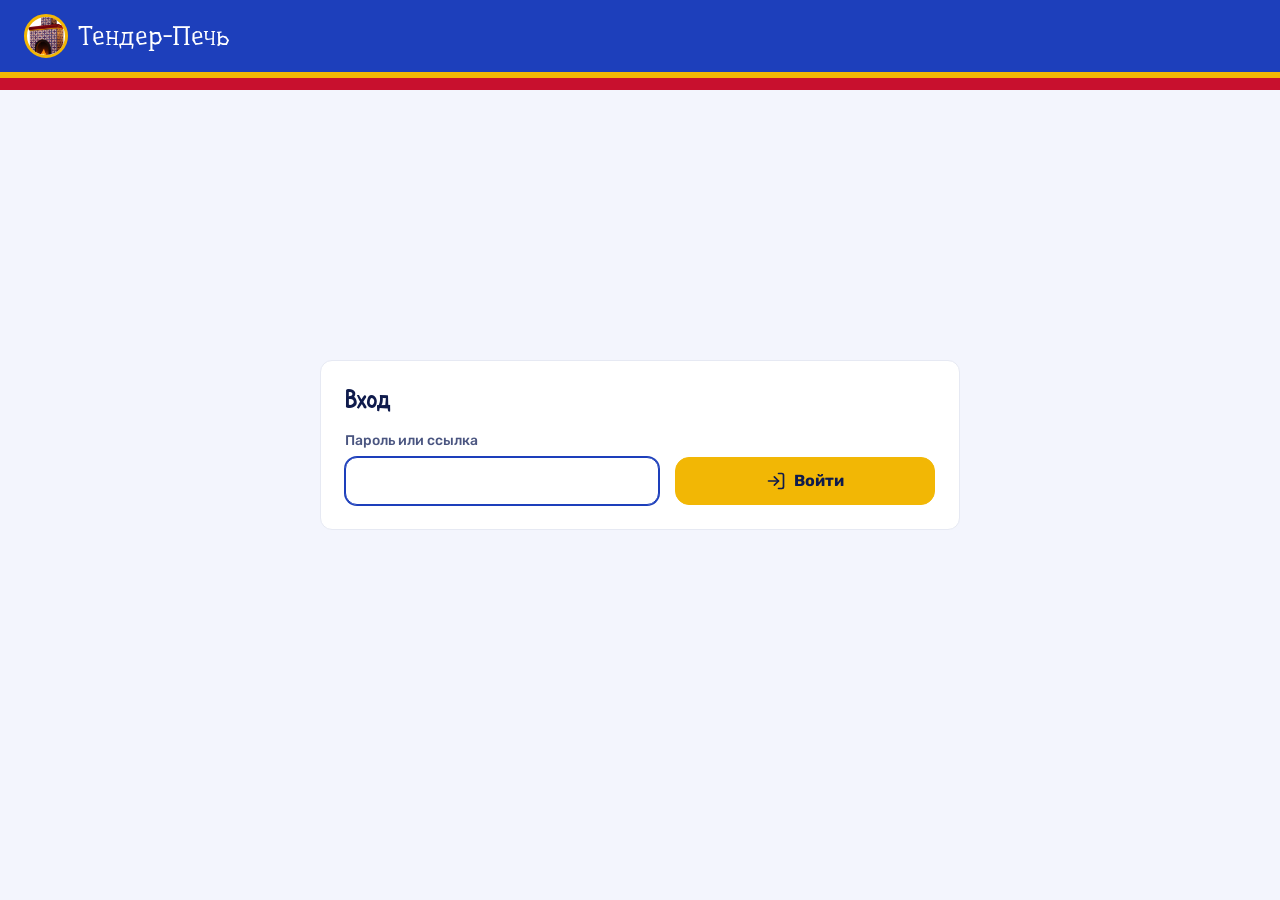
==== commit dfb63f46: "Приложение Тендер-Печь: новый дизайн, иконка с печью, sw tp-v2 (откат: git revert) Co-Authored-By: C" ====
--- a/index.html
+++ b/index.html
@@ -4,15 +4,12 @@
     <meta charset="UTF-8" />
     <meta name="viewport" content="width=device-width, initial-scale=1, viewport-fit=cover" />
     <meta name="robots" content="noindex, nofollow" />
-    <meta name="theme-color" content="#2E294E" />
+    <meta name="theme-color" content="#1D3FBB" />
     <title>Тендер-Печь</title>
     <link rel="icon" type="image/svg+xml" href="/app/favicon.svg" />
-    <link rel="preconnect" href="https://fonts.googleapis.com" />
-    <link rel="preconnect" href="https://fonts.gstatic.com" crossorigin />
-    <link rel="stylesheet" href="https://fonts.googleapis.com/css2?family=Golos+Text:wght@400;500;700&family=Ruslan+Display&display=swap&subset=cyrillic" />
-    <script type="module" crossorigin src="/app/assets/index-CBOoW3pf.js"></script>
+    <script type="module" crossorigin src="/app/assets/index-C0un8FbJ.js"></script>
     <link rel="modulepreload" crossorigin href="/app/assets/rolldown-runtime-WkwZ5CU-.js">
-    <link rel="stylesheet" crossorigin href="/app/assets/index-BDrWi6Vo.css">
+    <link rel="stylesheet" crossorigin href="/app/assets/index-CtonMaC-.css">
     <link rel="manifest" href="/manifest.webmanifest" />
     <link rel="apple-touch-icon" href="/icons/apple-touch-icon.png" />
     <meta name="mobile-web-app-capable" content="yes" />
@@ -25,11 +22,11 @@
     <meta property="og:title" content="Админ-панель" />
     <meta property="og:description" content="Готовим сметы за 15 минут, а не за несколько дней" />
     <meta property="og:url" content="https://tender-pech.ru/" />
-    <meta property="og:image" content="https://tender-pech.ru/app/og-image.png" />
+    <meta property="og:image" content="https://tender-pech.ru/app/og-image.png?v=3" />
     <meta property="og:image:type" content="image/png" />
     <meta property="og:image:width" content="1200" />
     <meta property="og:image:height" content="630" />
-    <meta property="og:image:alt" content="Тендер-Печь: лоскутное одеяло" />
+    <meta property="og:image:alt" content="Тендер-Печь: смета за 15 минут" />
     <meta property="og:locale" content="ru_RU" />
     <meta name="twitter:card" content="summary_large_image" />
     <meta name="description" content="Готовим сметы за 15 минут, а не за несколько дней" />
